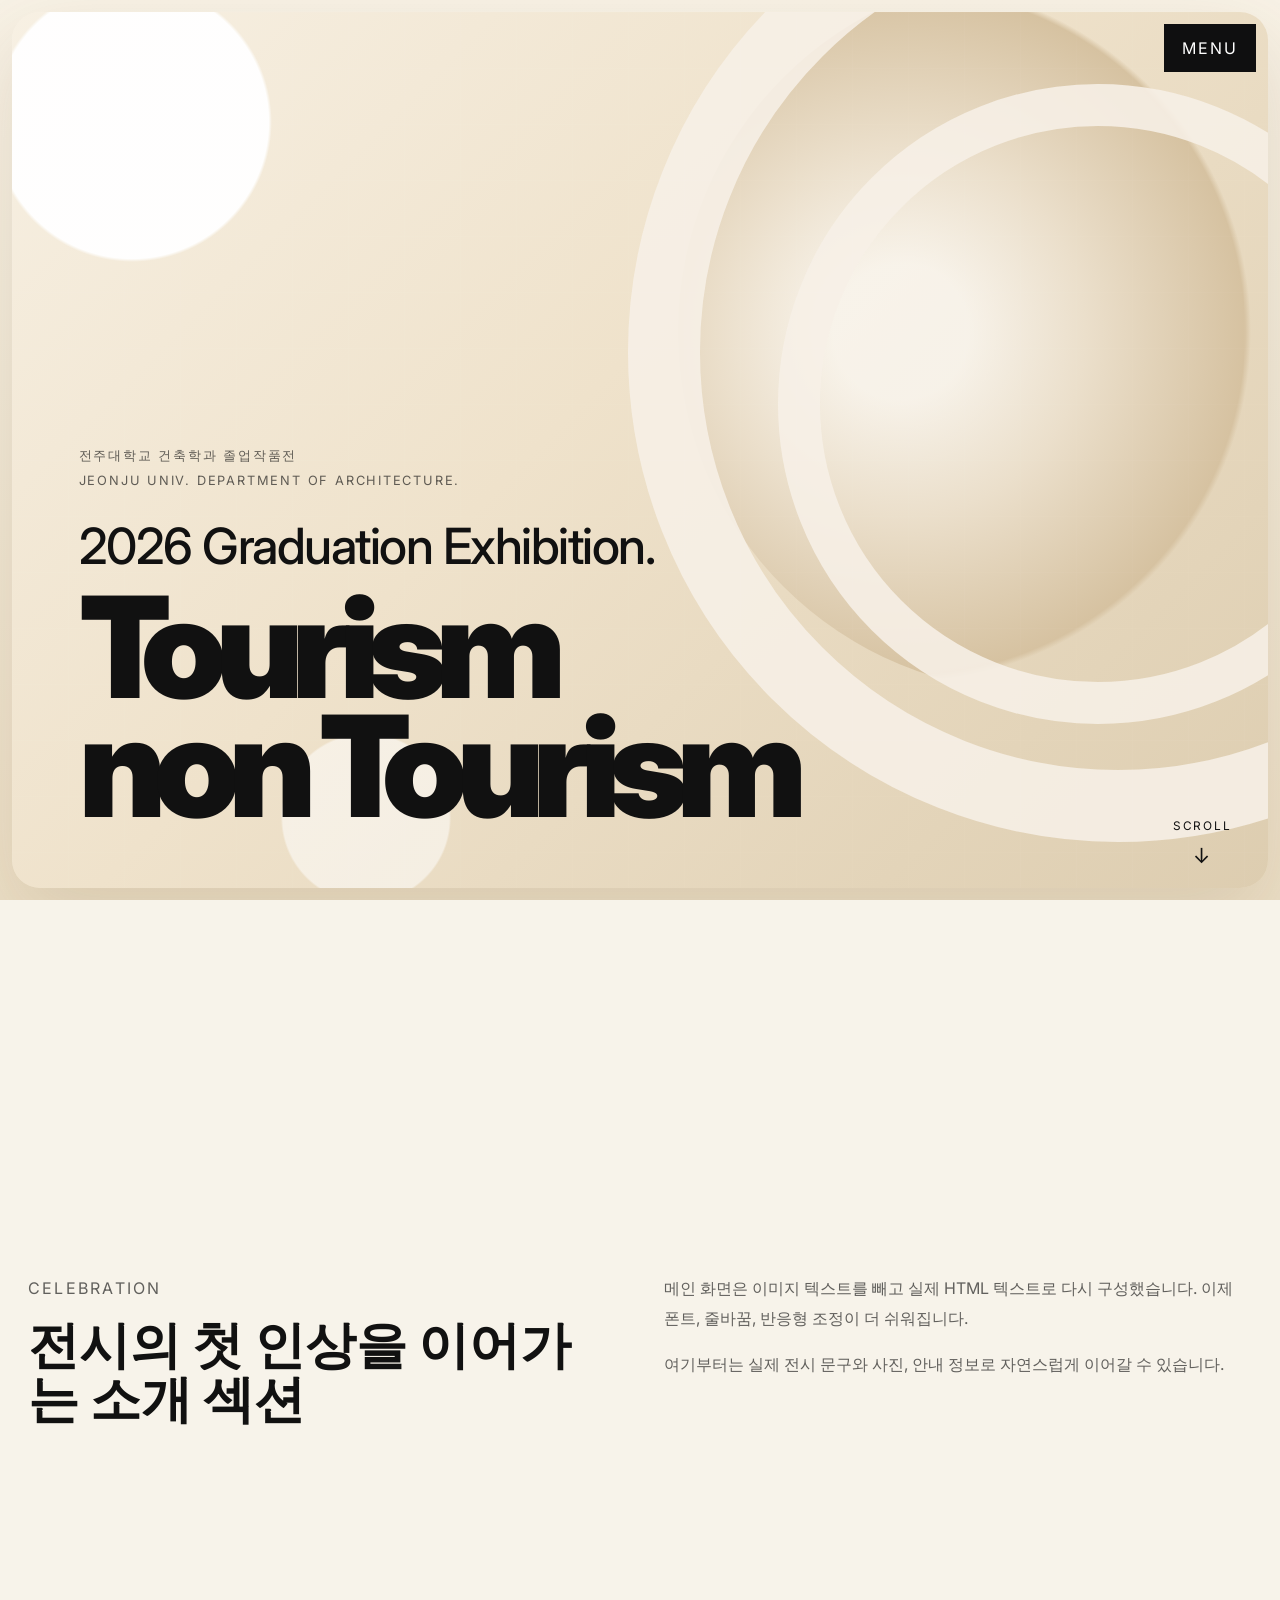
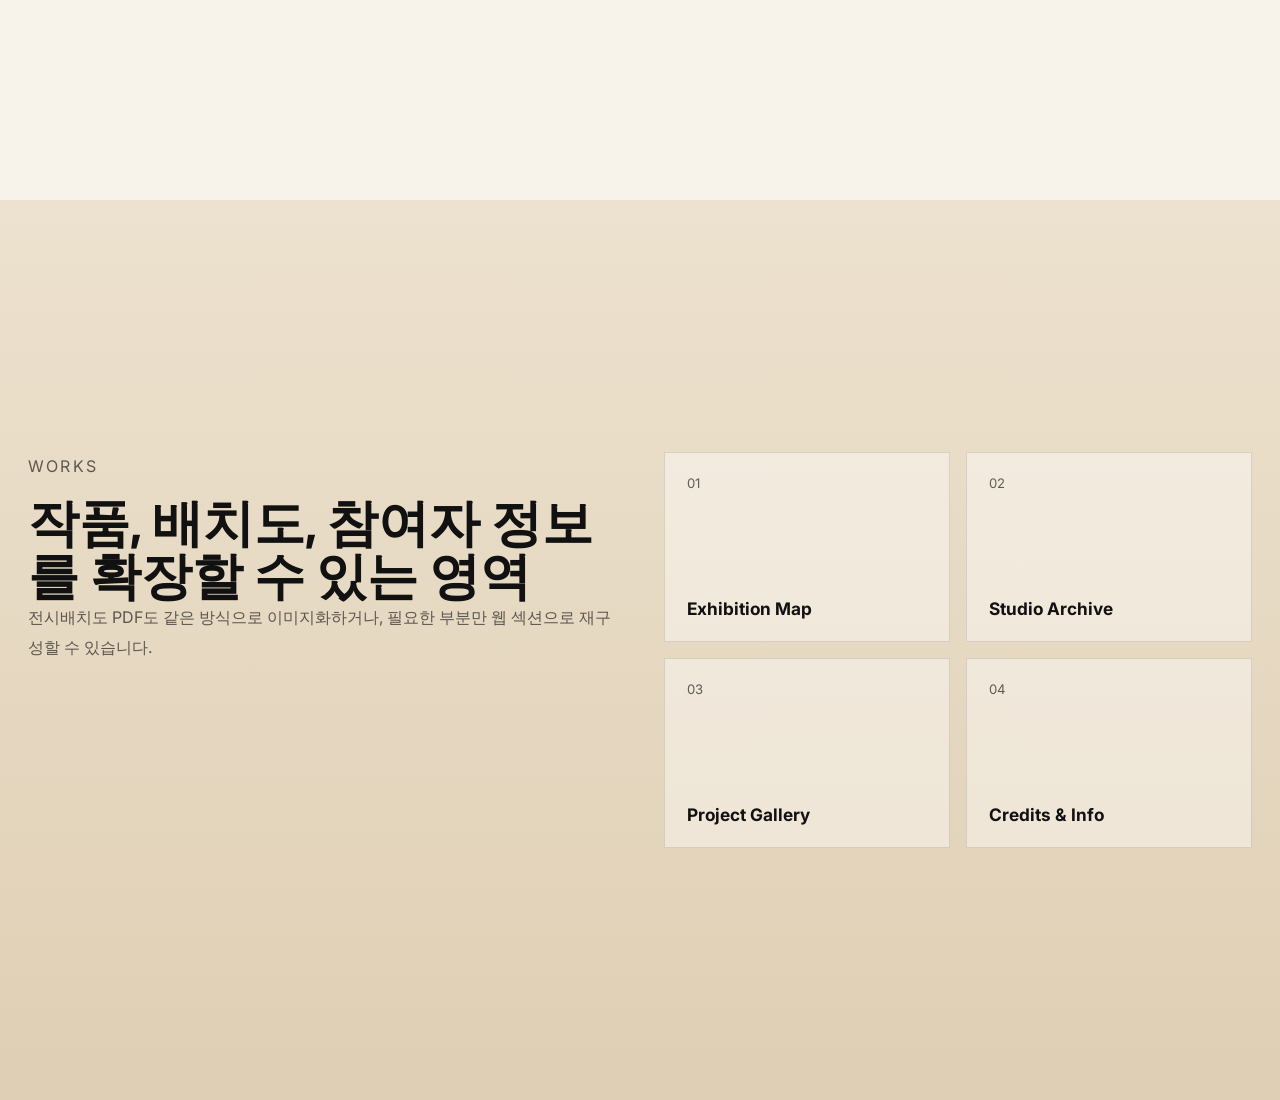
==== index.html @ 543023c1 "feat: rebuild home with live text and remove work section" ====
<!DOCTYPE html>
<html lang="ko">
<head>
  <meta charset="UTF-8" />
  <meta name="viewport" content="width=device-width, initial-scale=1.0" />
  <title>2026 Graduation Exhibition — Tourism non Tourism</title>
  <link rel="preconnect" href="https://fonts.googleapis.com" />
  <link rel="preconnect" href="https://fonts.gstatic.com" crossorigin />
  <link href="https://fonts.googleapis.com/css2?family=Inter:wght@400;500;600;700;800;900&display=swap" rel="stylesheet" />
  <link rel="stylesheet" href="styles.css" />
</head>
<body>
  <header class="floating-header">
    <button class="menu-toggle" type="button" aria-expanded="false" aria-controls="site-nav">MENU</button>
    <nav id="site-nav" class="side-nav" aria-label="주요 메뉴">
      <a href="#home">HOME</a>
      <a href="#celebration">CELEBRATION</a>
      <a href="#works">WORKS</a>
    </nav>
  </header>

  <main>
    <section id="home" class="panel home-panel">
      <div class="poster-wrap poster-composed">
        <div class="poster-bg" aria-hidden="true">
          <div class="cutout cutout-a"></div>
          <div class="cutout cutout-b"></div>
          <div class="circle-main"></div>
          <div class="circle-ring ring-a"></div>
          <div class="circle-ring ring-b"></div>
          <div class="grid-overlay"></div>
        </div>
        <div class="poster-text">
          <p class="poster-kor">전주대학교 건축학과 졸업작품전</p>
          <p class="poster-eng">Jeonju Univ. Department of Architecture.</p>
          <p class="poster-year">2026 Graduation Exhibition.</p>
          <h1>Tourism<br />non Tourism</h1>
        </div>
      </div>
      <a class="hero-scroll" href="#celebration" aria-label="다음 섹션으로 이동">
        <span>SCROLL</span>
        <span class="arrow">↓</span>
      </a>
    </section>

    <section id="celebration" class="panel panel-light">
      <div class="panel-inner two-column">
        <div>
          <p class="section-label">CELEBRATION</p>
          <h2>전시의 첫 인상을 이어가는 소개 섹션</h2>
        </div>
        <div>
          <p>메인 화면은 이미지 텍스트를 빼고 실제 HTML 텍스트로 다시 구성했습니다. 이제 폰트, 줄바꿈, 반응형 조정이 더 쉬워집니다.</p>
          <p>여기부터는 실제 전시 문구와 사진, 안내 정보로 자연스럽게 이어갈 수 있습니다.</p>
        </div>
      </div>
    </section>

    <section id="works" class="panel panel-works">
      <div class="panel-inner works-grid-wrap">
        <div>
          <p class="section-label">WORKS</p>
          <h2>작품, 배치도, 참여자 정보를 확장할 수 있는 영역</h2>
          <p>전시배치도 PDF도 같은 방식으로 이미지화하거나, 필요한 부분만 웹 섹션으로 재구성할 수 있습니다.</p>
        </div>
        <div class="works-grid">
          <div class="work-card"><span>01</span><strong>Exhibition Map</strong></div>
          <div class="work-card"><span>02</span><strong>Studio Archive</strong></div>
          <div class="work-card"><span>03</span><strong>Project Gallery</strong></div>
          <div class="work-card"><span>04</span><strong>Credits & Info</strong></div>
        </div>
      </div>
    </section>
  </main>

  <script>
    const menuToggle = document.querySelector('.menu-toggle');
    const sideNav = document.querySelector('.side-nav');
    const navLinks = document.querySelectorAll('.side-nav a');
    menuToggle.addEventListener('click', () => {
      const expanded = menuToggle.getAttribute('aria-expanded') === 'true';
      menuToggle.setAttribute('aria-expanded', String(!expanded));
      sideNav.classList.toggle('is-open');
    });
    navLinks.forEach((link) => {
      link.addEventListener('click', () => {
        sideNav.classList.remove('is-open');
        menuToggle.setAttribute('aria-expanded', 'false');
      });
    });
  </script>
</body>
</html>
---- styles.css ----
:root {
  --bg: #f2eadb;
  --paper: #f7f3ea;
  --ink: #111111;
  --muted: rgba(17,17,17,0.65);
  --line: rgba(17,17,17,0.12);
  --dark: #0b0b0d;
  --gold: #d6c2a1;
  --gold-soft: #ebdfcb;
}
* { box-sizing: border-box; }
html { scroll-behavior: smooth; scroll-snap-type: y mandatory; }
body {
  margin: 0;
  font-family: 'Inter', Pretendard, system-ui, sans-serif;
  color: var(--ink);
  background: var(--bg);
}
.panel { min-height: 100vh; scroll-snap-align: start; display: flex; align-items: center; position: relative; }
.panel-inner { width: 100%; max-width: 1440px; margin: 0 auto; padding: 72px 28px; }
.floating-header {
  position: fixed; top: 24px; right: 24px; z-index: 50; display: flex; flex-direction: column; align-items: flex-end; gap: 12px;
}
.menu-toggle {
  border: none; background: #0f0f10; color: #fff; padding: 14px 18px; font: inherit; letter-spacing: 0.12em; cursor: pointer;
}
.side-nav {
  display: flex; flex-direction: column; gap: 10px; background: rgba(15,15,16,0.97); padding: 18px; min-width: 190px;
  transform: translateY(-8px); opacity: 0; pointer-events: none; transition: 180ms ease;
}
.side-nav.is-open { transform: translateY(0); opacity: 1; pointer-events: auto; }
.side-nav a { color: #fff; text-decoration: none; letter-spacing: 0.08em; font-size: 0.95rem; }
.home-panel {
  justify-content: center;
  background: linear-gradient(180deg, #f8f2e6 0%, #ecdfc6 100%);
}
.poster-wrap {
  width: min(1500px, calc(100vw - 24px));
  height: calc(100vh - 24px);
  margin: 12px auto;
  border-radius: 28px;
  overflow: hidden;
  box-shadow: 0 30px 80px rgba(96, 71, 38, 0.14);
  position: relative;
}
.poster-composed {
  background: linear-gradient(135deg, #f7f0e3 0%, #efe2cb 45%, #ddcdb0 100%);
}
.poster-bg {
  position: absolute;
  inset: 0;
}
.cutout, .circle-main, .circle-ring {
  position: absolute;
  border-radius: 999px;
}
.cutout-a {
  width: 460px;
  height: 460px;
  left: -110px;
  top: -120px;
  background: radial-gradient(circle, rgba(255,255,255,0.96) 0 42%, rgba(255,255,255,0) 43%);
}
.cutout-b {
  width: 280px;
  height: 280px;
  left: 17%;
  bottom: -70px;
  background: radial-gradient(circle, rgba(255,255,255,0.52) 0 42%, rgba(255,255,255,0) 43%);
}
.circle-main {
  width: 720px;
  height: 720px;
  right: -130px;
  top: -40px;
  background: radial-gradient(circle at 31% 50%, rgba(255,255,255,0.62) 0 11%, var(--gold-soft) 30%, var(--gold) 56%, rgba(214,194,161,0) 57%);
}
.circle-ring {
  border: solid rgba(247, 241, 231, 0.88);
}
.ring-a {
  width: 980px;
  height: 980px;
  right: -340px;
  top: -150px;
  border-width: 72px;
}
.ring-b {
  width: 640px;
  height: 640px;
  right: -150px;
  top: 72px;
  border-width: 42px;
}
.grid-overlay {
  position: absolute;
  inset: 0;
  background-image:
    linear-gradient(rgba(255,255,255,0.14) 1px, transparent 1px),
    linear-gradient(90deg, rgba(255,255,255,0.14) 1px, transparent 1px);
  background-size: 56px 56px;
  opacity: 0.32;
  mix-blend-mode: soft-light;
}
.poster-text {
  position: absolute;
  left: 5.2vw;
  right: 5.2vw;
  bottom: 7vh;
  z-index: 2;
}
.poster-kor,
.poster-eng,
.section-label {
  margin: 0;
  text-transform: uppercase;
  letter-spacing: 0.14em;
  font-size: 0.8rem;
  color: var(--muted);
}
.poster-kor { margin-bottom: 8px; }
.poster-eng { margin-bottom: 28px; }
.poster-year {
  margin: 0 0 12px;
  font-size: clamp(1.8rem, 3.9vw, 4rem);
  font-weight: 500;
  letter-spacing: -0.03em;
}
h1, h2, h3, p { margin-top: 0; }
h1 {
  margin: 0;
  font-size: clamp(4.8rem, 11vw, 9.8rem);
  line-height: 0.84;
  letter-spacing: -0.08em;
  font-weight: 900;
}
.hero-scroll {
  position: absolute; right: 3rem; bottom: 2rem; z-index: 40; display: inline-flex; flex-direction: column; align-items: center;
  gap: 10px; color: #111; text-decoration: none; letter-spacing: 0.16em; font-size: 0.74rem;
}
.arrow { font-size: 1.3rem; }
.two-column, .works-grid-wrap { display: grid; grid-template-columns: 1fr 1fr; gap: 48px; }
h2 { font-size: clamp(2rem, 4vw, 3.4rem); line-height: 1.05; margin: 14px 0 0; }
.two-column p, .works-grid-wrap p { max-width: 760px; font-size: 1rem; line-height: 1.85; color: var(--muted); }
.panel-light { background: var(--paper); }
.panel-works { background: linear-gradient(180deg, #ede2cf 0%, #dfcfb4 100%); }
.works-grid { display: grid; grid-template-columns: repeat(2, minmax(0, 1fr)); gap: 16px; }
.work-card {
  min-height: 190px; padding: 22px; border: 1px solid var(--line); background: rgba(255,255,255,0.4); display: flex; flex-direction: column; justify-content: space-between;
}
.work-card span { color: var(--muted); font-size: 0.82rem; }
.work-card strong { font-size: 1.08rem; }
@media (max-width: 900px) {
  html { scroll-snap-type: y proximity; }
  .poster-wrap { width: calc(100% - 16px); height: calc(100vh - 16px); margin: 8px auto; border-radius: 20px; }
  .poster-text { left: 24px; right: 24px; bottom: 88px; }
  .hero-scroll { right: 24px; bottom: 24px; }
  .two-column, .works-grid-wrap, .works-grid { grid-template-columns: 1fr; }
  .floating-header { top: 16px; right: 16px; }
  .circle-main { width: 440px; height: 440px; right: -100px; top: 50px; }
  .ring-a { width: 660px; height: 660px; right: -290px; top: -20px; border-width: 52px; }
  .ring-b { width: 420px; height: 420px; right: -120px; top: 150px; border-width: 32px; }
  h1 { font-size: clamp(3.4rem, 16vw, 6rem); }
}
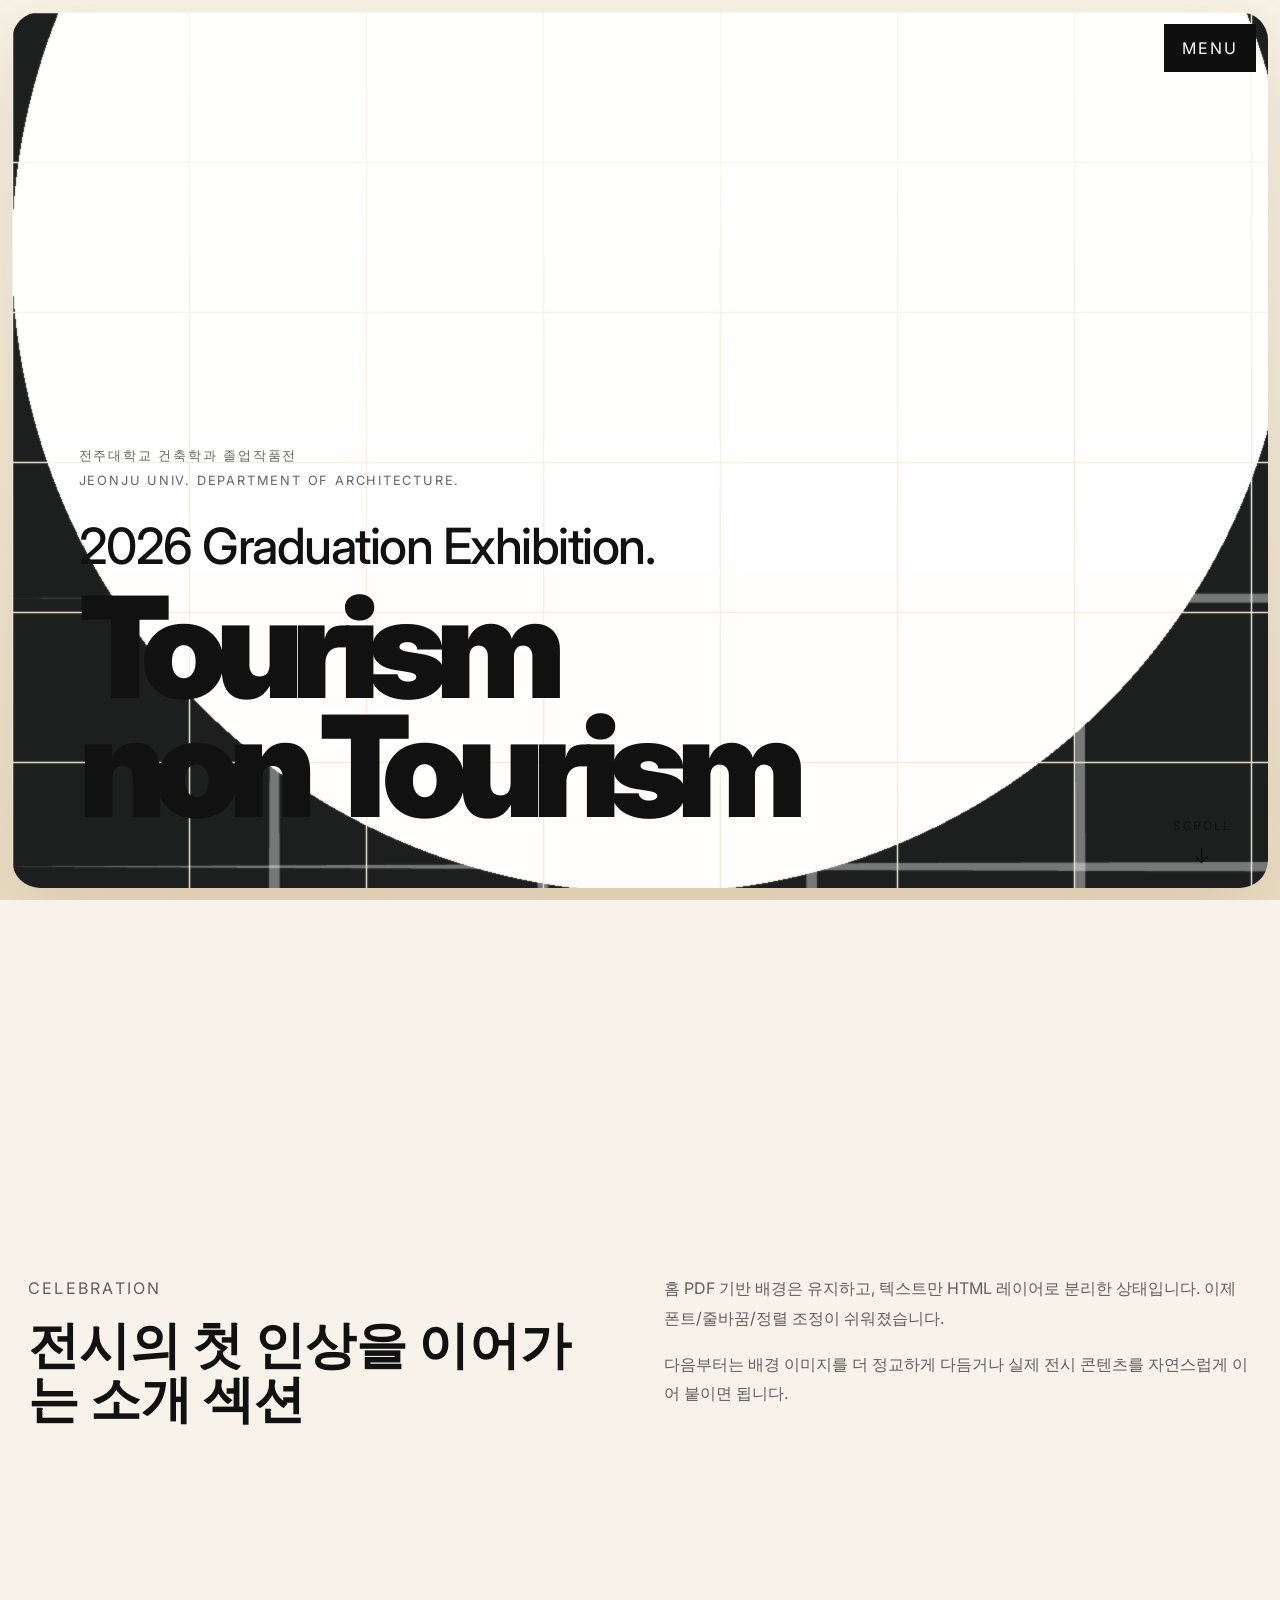
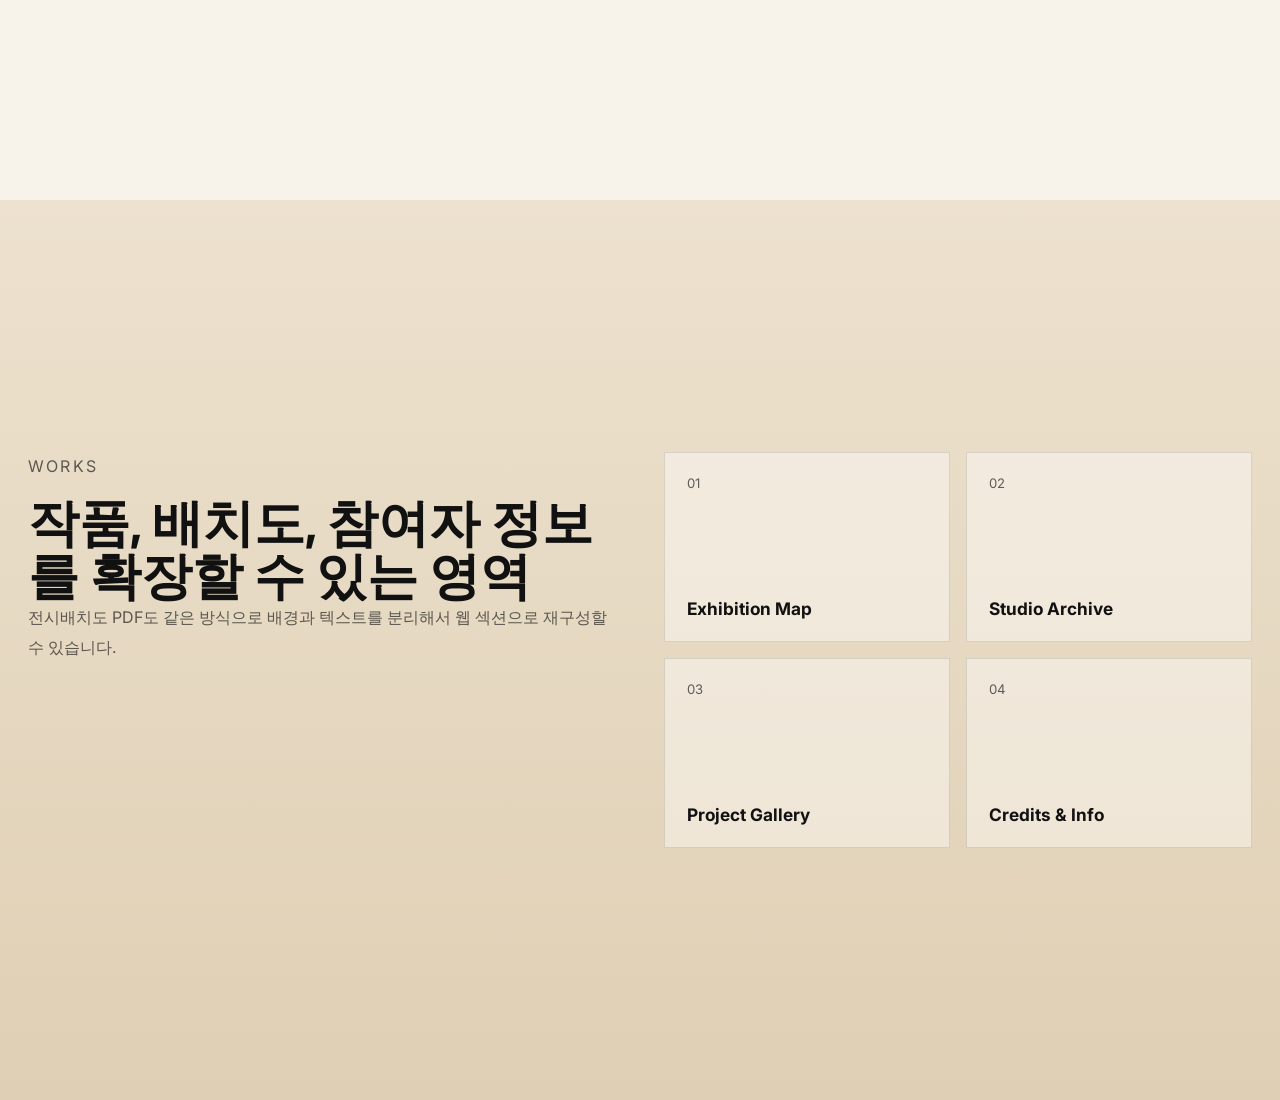
==== commit 83f7e251: "feat: separate home text from poster background" ====
--- a/index.html
+++ b/index.html
@@ -21,15 +21,8 @@
 
   <main>
     <section id="home" class="panel home-panel">
-      <div class="poster-wrap poster-composed">
-        <div class="poster-bg" aria-hidden="true">
-          <div class="cutout cutout-a"></div>
-          <div class="cutout cutout-b"></div>
-          <div class="circle-main"></div>
-          <div class="circle-ring ring-a"></div>
-          <div class="circle-ring ring-b"></div>
-          <div class="grid-overlay"></div>
-        </div>
+      <div class="poster-wrap">
+        <img src="assets/images/home-bg-clean.png" alt="" class="poster-image" aria-hidden="true" />
         <div class="poster-text">
           <p class="poster-kor">전주대학교 건축학과 졸업작품전</p>
           <p class="poster-eng">Jeonju Univ. Department of Architecture.</p>
@@ -50,8 +43,8 @@
           <h2>전시의 첫 인상을 이어가는 소개 섹션</h2>
         </div>
         <div>
-          <p>메인 화면은 이미지 텍스트를 빼고 실제 HTML 텍스트로 다시 구성했습니다. 이제 폰트, 줄바꿈, 반응형 조정이 더 쉬워집니다.</p>
-          <p>여기부터는 실제 전시 문구와 사진, 안내 정보로 자연스럽게 이어갈 수 있습니다.</p>
+          <p>홈 PDF 기반 배경은 유지하고, 텍스트만 HTML 레이어로 분리한 상태입니다. 이제 폰트/줄바꿈/정렬 조정이 쉬워졌습니다.</p>
+          <p>다음부터는 배경 이미지를 더 정교하게 다듬거나 실제 전시 콘텐츠를 자연스럽게 이어 붙이면 됩니다.</p>
         </div>
       </div>
     </section>
@@ -61,7 +54,7 @@
         <div>
           <p class="section-label">WORKS</p>
           <h2>작품, 배치도, 참여자 정보를 확장할 수 있는 영역</h2>
-          <p>전시배치도 PDF도 같은 방식으로 이미지화하거나, 필요한 부분만 웹 섹션으로 재구성할 수 있습니다.</p>
+          <p>전시배치도 PDF도 같은 방식으로 배경과 텍스트를 분리해서 웹 섹션으로 재구성할 수 있습니다.</p>
         </div>
         <div class="works-grid">
           <div class="work-card"><span>01</span><strong>Exhibition Map</strong></div>
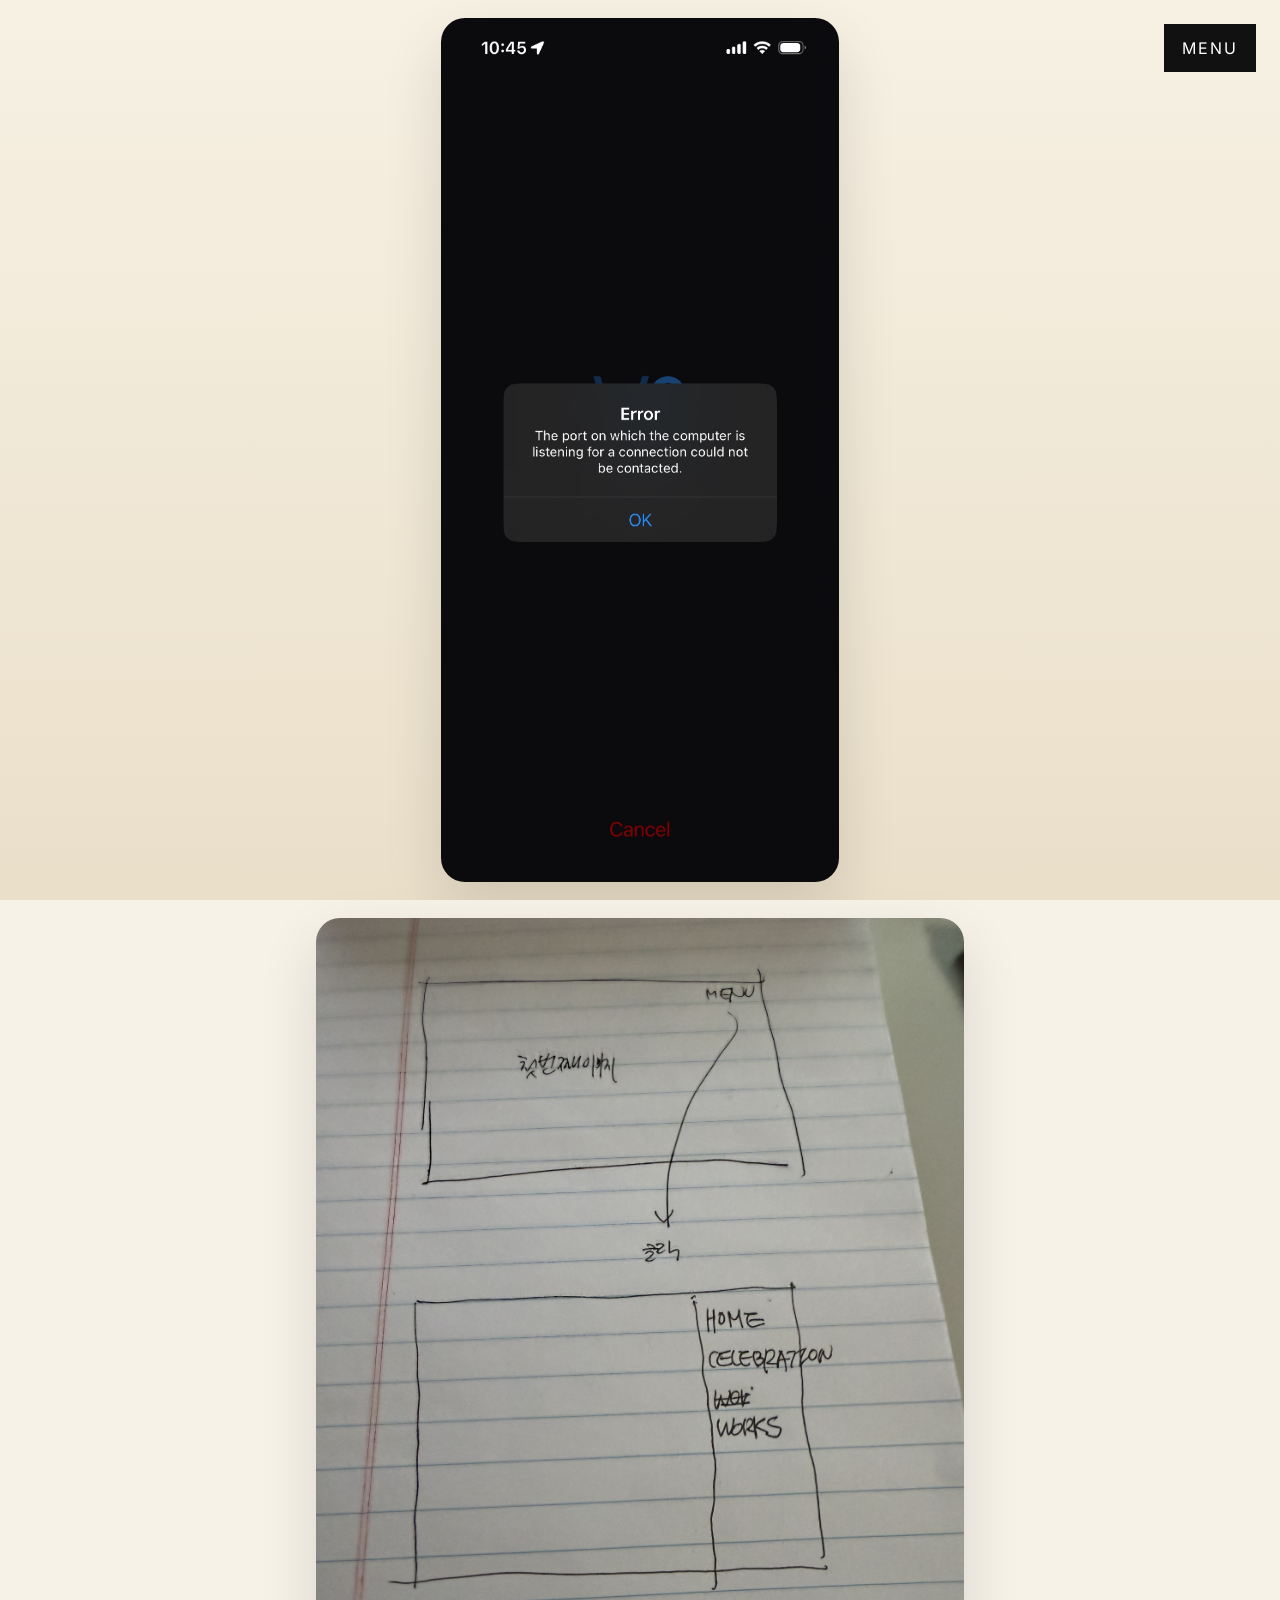
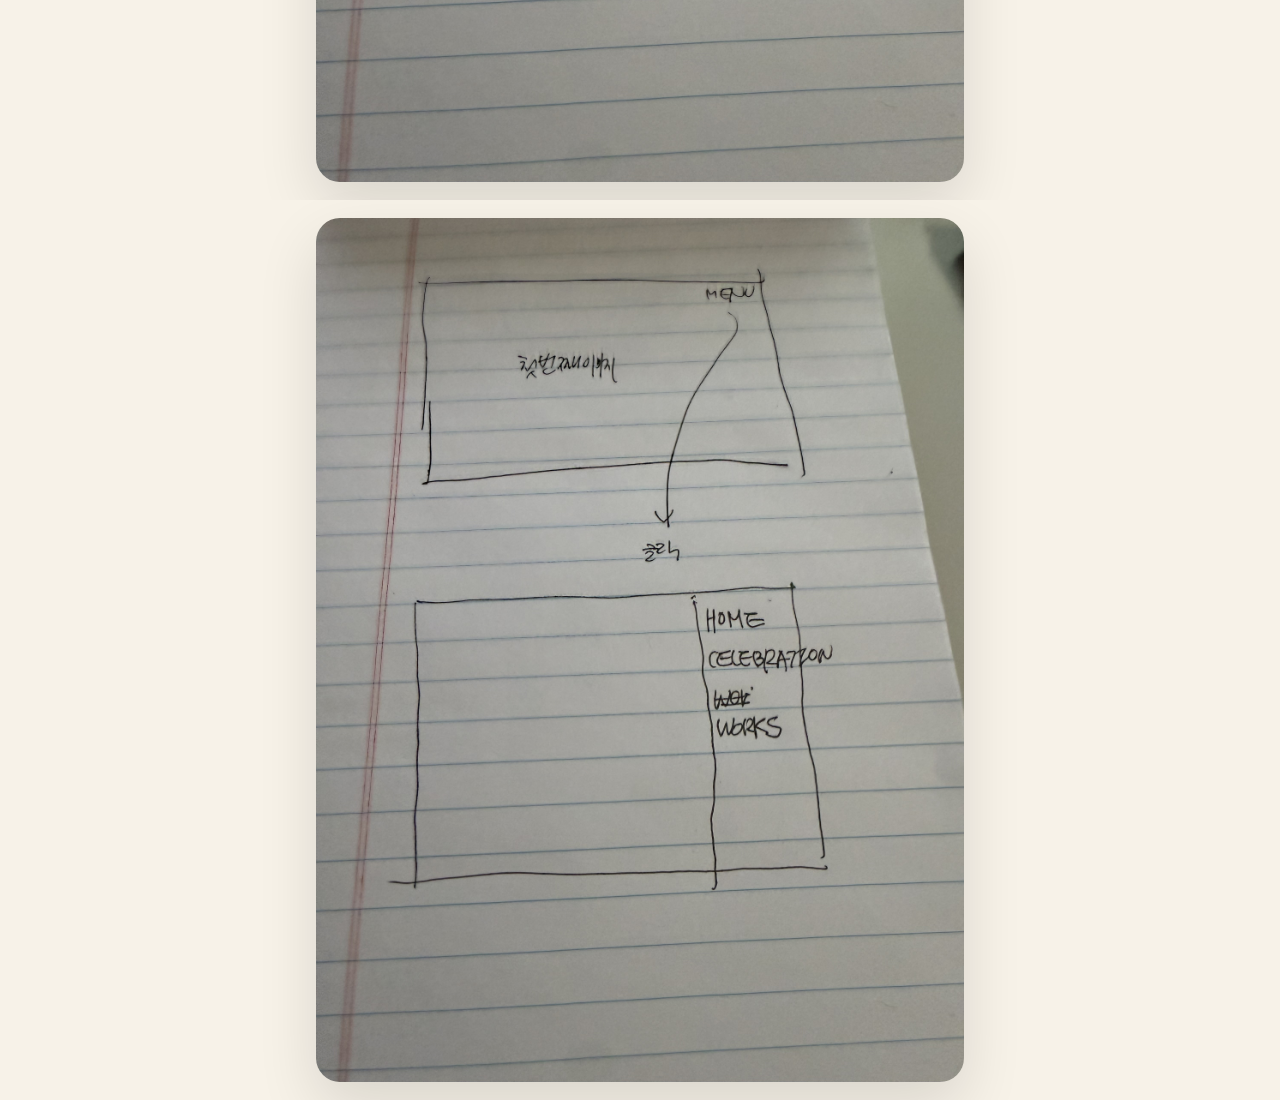
==== commit 66eb737c: "feat: switch landing to provided png and image sections" ====
--- a/index.html
+++ b/index.html
@@ -6,7 +6,7 @@
   <title>2026 Graduation Exhibition — Tourism non Tourism</title>
   <link rel="preconnect" href="https://fonts.googleapis.com" />
   <link rel="preconnect" href="https://fonts.gstatic.com" crossorigin />
-  <link href="https://fonts.googleapis.com/css2?family=Inter:wght@400;500;600;700;800;900&display=swap" rel="stylesheet" />
+  <link href="https://fonts.googleapis.com/css2?family=Inter:wght@500;600;700&display=swap" rel="stylesheet" />
   <link rel="stylesheet" href="styles.css" />
 </head>
 <body>
@@ -20,49 +20,14 @@
   </header>
 
   <main>
-    <section id="home" class="panel home-panel">
-      <div class="poster-wrap">
-        <img src="assets/images/home-bg-clean.png" alt="" class="poster-image" aria-hidden="true" />
-        <div class="poster-text">
-          <p class="poster-kor">전주대학교 건축학과 졸업작품전</p>
-          <p class="poster-eng">Jeonju Univ. Department of Architecture.</p>
-          <p class="poster-year">2026 Graduation Exhibition.</p>
-          <h1>Tourism<br />non Tourism</h1>
-        </div>
-      </div>
-      <a class="hero-scroll" href="#celebration" aria-label="다음 섹션으로 이동">
-        <span>SCROLL</span>
-        <span class="arrow">↓</span>
-      </a>
+    <section id="home" class="panel image-panel">
+      <img src="assets/source/section-01.png" alt="Home visual" class="panel-image contain" />
     </section>
-
-    <section id="celebration" class="panel panel-light">
-      <div class="panel-inner two-column">
-        <div>
-          <p class="section-label">CELEBRATION</p>
-          <h2>전시의 첫 인상을 이어가는 소개 섹션</h2>
-        </div>
-        <div>
-          <p>홈 PDF 기반 배경은 유지하고, 텍스트만 HTML 레이어로 분리한 상태입니다. 이제 폰트/줄바꿈/정렬 조정이 쉬워졌습니다.</p>
-          <p>다음부터는 배경 이미지를 더 정교하게 다듬거나 실제 전시 콘텐츠를 자연스럽게 이어 붙이면 됩니다.</p>
-        </div>
-      </div>
+    <section id="celebration" class="panel image-panel light-panel">
+      <img src="assets/source/section-02.jpg" alt="Celebration visual" class="panel-image contain" />
     </section>
-
-    <section id="works" class="panel panel-works">
-      <div class="panel-inner works-grid-wrap">
-        <div>
-          <p class="section-label">WORKS</p>
-          <h2>작품, 배치도, 참여자 정보를 확장할 수 있는 영역</h2>
-          <p>전시배치도 PDF도 같은 방식으로 배경과 텍스트를 분리해서 웹 섹션으로 재구성할 수 있습니다.</p>
-        </div>
-        <div class="works-grid">
-          <div class="work-card"><span>01</span><strong>Exhibition Map</strong></div>
-          <div class="work-card"><span>02</span><strong>Studio Archive</strong></div>
-          <div class="work-card"><span>03</span><strong>Project Gallery</strong></div>
-          <div class="work-card"><span>04</span><strong>Credits & Info</strong></div>
-        </div>
-      </div>
+    <section id="works" class="panel image-panel light-panel">
+      <img src="assets/source/section-03.jpg" alt="Works visual" class="panel-image contain" />
     </section>
   </main>
 
--- a/styles.css
+++ b/styles.css
@@ -1,164 +1,86 @@
 :root {
-  --bg: #f2eadb;
-  --paper: #f7f3ea;
-  --ink: #111111;
-  --muted: rgba(17,17,17,0.65);
-  --line: rgba(17,17,17,0.12);
-  --dark: #0b0b0d;
-  --gold: #d6c2a1;
-  --gold-soft: #ebdfcb;
+  --bg: #f5efdf;
 }
 * { box-sizing: border-box; }
 html { scroll-behavior: smooth; scroll-snap-type: y mandatory; }
 body {
   margin: 0;
   font-family: 'Inter', Pretendard, system-ui, sans-serif;
-  color: var(--ink);
   background: var(--bg);
 }
-.panel { min-height: 100vh; scroll-snap-align: start; display: flex; align-items: center; position: relative; }
-.panel-inner { width: 100%; max-width: 1440px; margin: 0 auto; padding: 72px 28px; }
+.panel {
+  min-height: 100vh;
+  scroll-snap-align: start;
+  display: flex;
+  align-items: center;
+  justify-content: center;
+  position: relative;
+  padding: 8px;
+}
+.image-panel {
+  background: linear-gradient(180deg, #f7f1e4 0%, #eadfc9 100%);
+}
+.light-panel {
+  background: #f7f2e8;
+}
+.panel-image {
+  display: block;
+  max-width: min(96vw, 1600px);
+  max-height: 96vh;
+  width: auto;
+  height: auto;
+  object-fit: contain;
+  border-radius: 24px;
+  box-shadow: 0 24px 60px rgba(0,0,0,0.12);
+}
 .floating-header {
-  position: fixed; top: 24px; right: 24px; z-index: 50; display: flex; flex-direction: column; align-items: flex-end; gap: 12px;
+  position: fixed;
+  top: 24px;
+  right: 24px;
+  z-index: 50;
+  display: flex;
+  flex-direction: column;
+  align-items: flex-end;
+  gap: 12px;
 }
 .menu-toggle {
-  border: none; background: #0f0f10; color: #fff; padding: 14px 18px; font: inherit; letter-spacing: 0.12em; cursor: pointer;
+  border: none;
+  background: #111;
+  color: #fff;
+  padding: 14px 18px;
+  font: inherit;
+  letter-spacing: 0.12em;
+  cursor: pointer;
 }
 .side-nav {
-  display: flex; flex-direction: column; gap: 10px; background: rgba(15,15,16,0.97); padding: 18px; min-width: 190px;
-  transform: translateY(-8px); opacity: 0; pointer-events: none; transition: 180ms ease;
+  display: flex;
+  flex-direction: column;
+  gap: 10px;
+  background: rgba(17,17,17,0.96);
+  padding: 18px;
+  min-width: 180px;
+  transform: translateY(-8px);
+  opacity: 0;
+  pointer-events: none;
+  transition: 180ms ease;
 }
-.side-nav.is-open { transform: translateY(0); opacity: 1; pointer-events: auto; }
-.side-nav a { color: #fff; text-decoration: none; letter-spacing: 0.08em; font-size: 0.95rem; }
-.home-panel {
-  justify-content: center;
-  background: linear-gradient(180deg, #f8f2e6 0%, #ecdfc6 100%);
+.side-nav.is-open {
+  transform: translateY(0);
+  opacity: 1;
+  pointer-events: auto;
 }
-.poster-wrap {
-  width: min(1500px, calc(100vw - 24px));
-  height: calc(100vh - 24px);
-  margin: 12px auto;
-  border-radius: 28px;
-  overflow: hidden;
-  box-shadow: 0 30px 80px rgba(96, 71, 38, 0.14);
-  position: relative;
+.side-nav a {
+  color: #fff;
+  text-decoration: none;
+  font-size: 0.95rem;
+  letter-spacing: 0.08em;
 }
-.poster-composed {
-  background: linear-gradient(135deg, #f7f0e3 0%, #efe2cb 45%, #ddcdb0 100%);
-}
-.poster-bg {
-  position: absolute;
-  inset: 0;
-}
-.cutout, .circle-main, .circle-ring {
-  position: absolute;
-  border-radius: 999px;
-}
-.cutout-a {
-  width: 460px;
-  height: 460px;
-  left: -110px;
-  top: -120px;
-  background: radial-gradient(circle, rgba(255,255,255,0.96) 0 42%, rgba(255,255,255,0) 43%);
-}
-.cutout-b {
-  width: 280px;
-  height: 280px;
-  left: 17%;
-  bottom: -70px;
-  background: radial-gradient(circle, rgba(255,255,255,0.52) 0 42%, rgba(255,255,255,0) 43%);
-}
-.circle-main {
-  width: 720px;
-  height: 720px;
-  right: -130px;
-  top: -40px;
-  background: radial-gradient(circle at 31% 50%, rgba(255,255,255,0.62) 0 11%, var(--gold-soft) 30%, var(--gold) 56%, rgba(214,194,161,0) 57%);
-}
-.circle-ring {
-  border: solid rgba(247, 241, 231, 0.88);
-}
-.ring-a {
-  width: 980px;
-  height: 980px;
-  right: -340px;
-  top: -150px;
-  border-width: 72px;
-}
-.ring-b {
-  width: 640px;
-  height: 640px;
-  right: -150px;
-  top: 72px;
-  border-width: 42px;
-}
-.grid-overlay {
-  position: absolute;
-  inset: 0;
-  background-image:
-    linear-gradient(rgba(255,255,255,0.14) 1px, transparent 1px),
-    linear-gradient(90deg, rgba(255,255,255,0.14) 1px, transparent 1px);
-  background-size: 56px 56px;
-  opacity: 0.32;
-  mix-blend-mode: soft-light;
-}
-.poster-text {
-  position: absolute;
-  left: 5.2vw;
-  right: 5.2vw;
-  bottom: 7vh;
-  z-index: 2;
-}
-.poster-kor,
-.poster-eng,
-.section-label {
-  margin: 0;
-  text-transform: uppercase;
-  letter-spacing: 0.14em;
-  font-size: 0.8rem;
-  color: var(--muted);
-}
-.poster-kor { margin-bottom: 8px; }
-.poster-eng { margin-bottom: 28px; }
-.poster-year {
-  margin: 0 0 12px;
-  font-size: clamp(1.8rem, 3.9vw, 4rem);
-  font-weight: 500;
-  letter-spacing: -0.03em;
-}
-h1, h2, h3, p { margin-top: 0; }
-h1 {
-  margin: 0;
-  font-size: clamp(4.8rem, 11vw, 9.8rem);
-  line-height: 0.84;
-  letter-spacing: -0.08em;
-  font-weight: 900;
-}
-.hero-scroll {
-  position: absolute; right: 3rem; bottom: 2rem; z-index: 40; display: inline-flex; flex-direction: column; align-items: center;
-  gap: 10px; color: #111; text-decoration: none; letter-spacing: 0.16em; font-size: 0.74rem;
-}
-.arrow { font-size: 1.3rem; }
-.two-column, .works-grid-wrap { display: grid; grid-template-columns: 1fr 1fr; gap: 48px; }
-h2 { font-size: clamp(2rem, 4vw, 3.4rem); line-height: 1.05; margin: 14px 0 0; }
-.two-column p, .works-grid-wrap p { max-width: 760px; font-size: 1rem; line-height: 1.85; color: var(--muted); }
-.panel-light { background: var(--paper); }
-.panel-works { background: linear-gradient(180deg, #ede2cf 0%, #dfcfb4 100%); }
-.works-grid { display: grid; grid-template-columns: repeat(2, minmax(0, 1fr)); gap: 16px; }
-.work-card {
-  min-height: 190px; padding: 22px; border: 1px solid var(--line); background: rgba(255,255,255,0.4); display: flex; flex-direction: column; justify-content: space-between;
-}
-.work-card span { color: var(--muted); font-size: 0.82rem; }
-.work-card strong { font-size: 1.08rem; }
 @media (max-width: 900px) {
   html { scroll-snap-type: y proximity; }
-  .poster-wrap { width: calc(100% - 16px); height: calc(100vh - 16px); margin: 8px auto; border-radius: 20px; }
-  .poster-text { left: 24px; right: 24px; bottom: 88px; }
-  .hero-scroll { right: 24px; bottom: 24px; }
-  .two-column, .works-grid-wrap, .works-grid { grid-template-columns: 1fr; }
   .floating-header { top: 16px; right: 16px; }
-  .circle-main { width: 440px; height: 440px; right: -100px; top: 50px; }
-  .ring-a { width: 660px; height: 660px; right: -290px; top: -20px; border-width: 52px; }
-  .ring-b { width: 420px; height: 420px; right: -120px; top: 150px; border-width: 32px; }
-  h1 { font-size: clamp(3.4rem, 16vw, 6rem); }
+  .panel-image {
+    max-width: 100%;
+    max-height: 100%;
+    border-radius: 16px;
+  }
 }
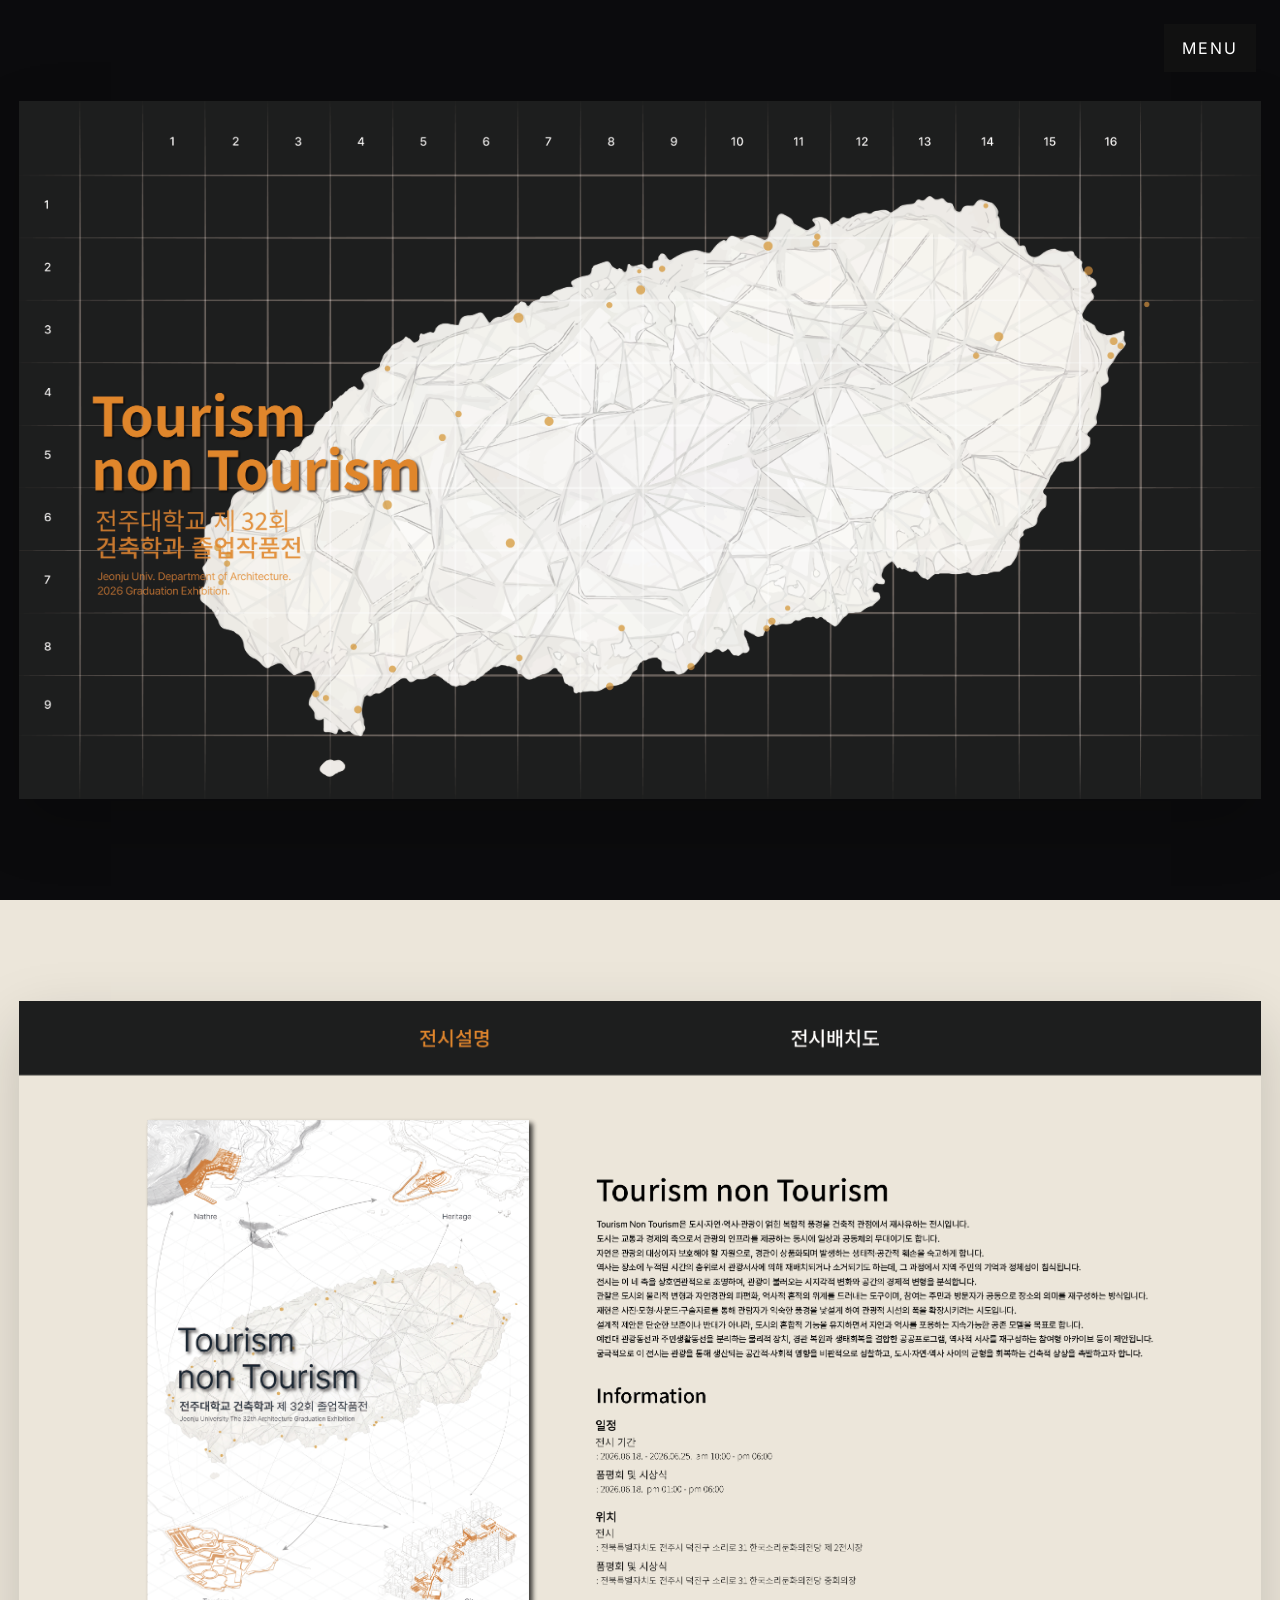
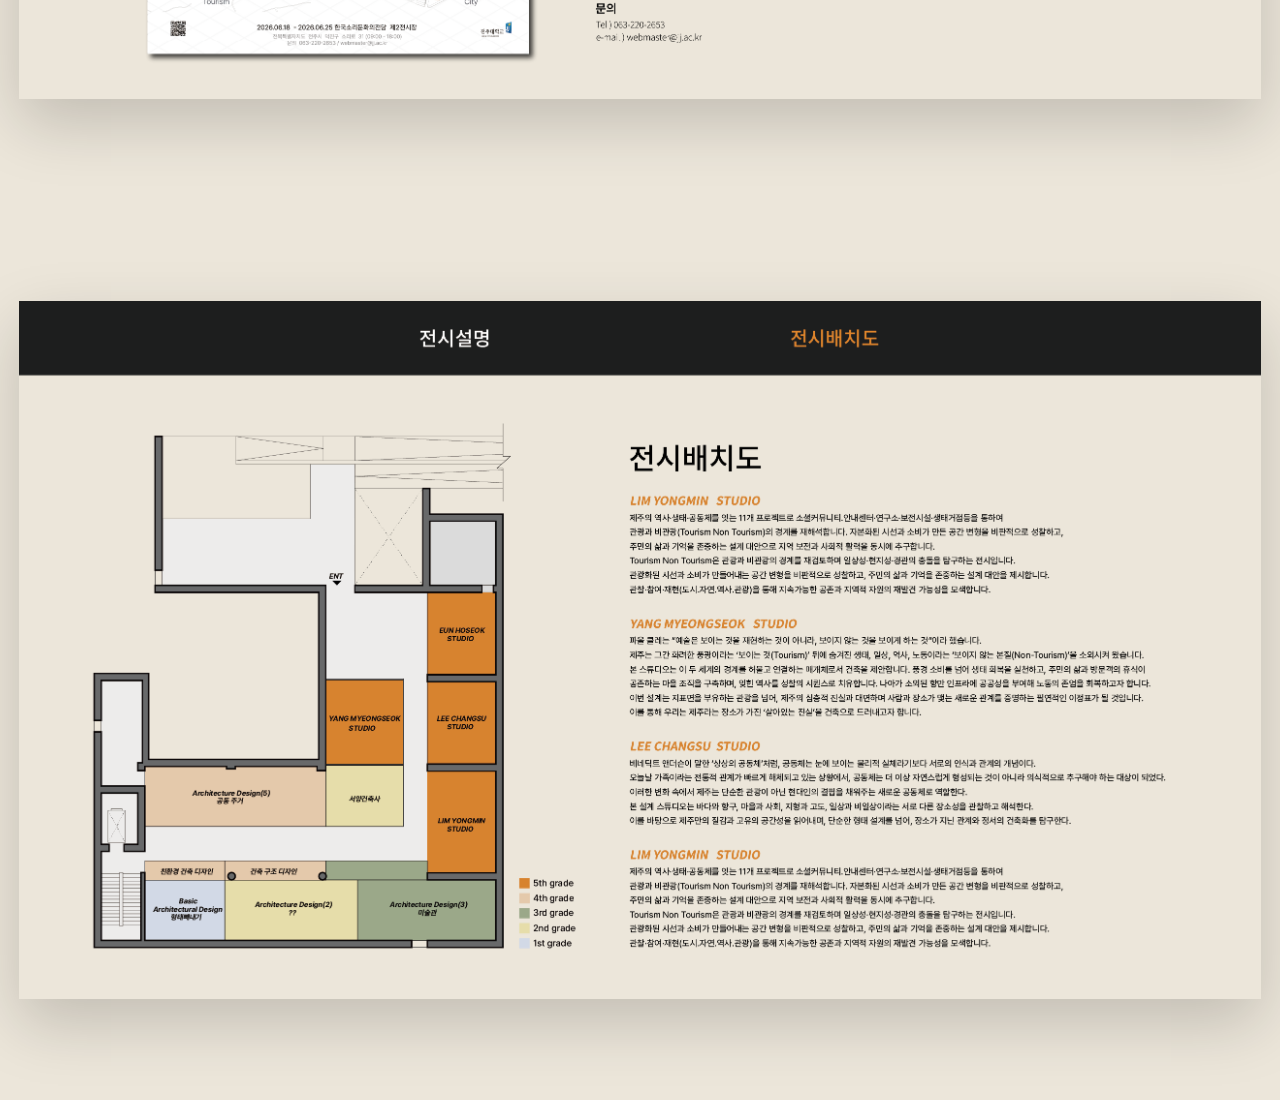
==== commit b8ce0a5d: "feat: swap in latest three provided poster images" ====
--- a/index.html
+++ b/index.html
@@ -20,14 +20,14 @@
   </header>
 
   <main>
-    <section id="home" class="panel image-panel">
-      <img src="assets/source/section-01.png" alt="Home visual" class="panel-image contain" />
+    <section id="home" class="panel image-panel dark-panel">
+      <img src="assets/source/section-01.png" alt="Home visual" class="panel-image" />
     </section>
-    <section id="celebration" class="panel image-panel light-panel">
-      <img src="assets/source/section-02.jpg" alt="Celebration visual" class="panel-image contain" />
+    <section id="celebration" class="panel image-panel neutral-panel">
+      <img src="assets/source/section-02.png" alt="Celebration visual" class="panel-image" />
     </section>
-    <section id="works" class="panel image-panel light-panel">
-      <img src="assets/source/section-03.jpg" alt="Works visual" class="panel-image contain" />
+    <section id="works" class="panel image-panel neutral-panel">
+      <img src="assets/source/section-03.png" alt="Works visual" class="panel-image" />
     </section>
   </main>
 
--- a/styles.css
+++ b/styles.css
@@ -1,13 +1,7 @@
-:root {
-  --bg: #f5efdf;
-}
+:root { --bg: #111; }
 * { box-sizing: border-box; }
 html { scroll-behavior: smooth; scroll-snap-type: y mandatory; }
-body {
-  margin: 0;
-  font-family: 'Inter', Pretendard, system-ui, sans-serif;
-  background: var(--bg);
-}
+body { margin: 0; font-family: 'Inter', Pretendard, system-ui, sans-serif; background: var(--bg); }
 .panel {
   min-height: 100vh;
   scroll-snap-align: start;
@@ -15,23 +9,19 @@
   align-items: center;
   justify-content: center;
   position: relative;
-  padding: 8px;
+  padding: 12px;
 }
-.image-panel {
-  background: linear-gradient(180deg, #f7f1e4 0%, #eadfc9 100%);
-}
-.light-panel {
-  background: #f7f2e8;
-}
+.image-panel { background: #111; }
+.dark-panel { background: #0b0b0d; }
+.neutral-panel { background: #ece6da; }
 .panel-image {
   display: block;
-  max-width: min(96vw, 1600px);
-  max-height: 96vh;
+  max-width: min(97vw, 1800px);
+  max-height: 97vh;
   width: auto;
   height: auto;
   object-fit: contain;
-  border-radius: 24px;
-  box-shadow: 0 24px 60px rgba(0,0,0,0.12);
+  box-shadow: 0 24px 60px rgba(0,0,0,0.18);
 }
 .floating-header {
   position: fixed;
@@ -64,23 +54,11 @@
   pointer-events: none;
   transition: 180ms ease;
 }
-.side-nav.is-open {
-  transform: translateY(0);
-  opacity: 1;
-  pointer-events: auto;
-}
-.side-nav a {
-  color: #fff;
-  text-decoration: none;
-  font-size: 0.95rem;
-  letter-spacing: 0.08em;
-}
+.side-nav.is-open { transform: translateY(0); opacity: 1; pointer-events: auto; }
+.side-nav a { color: #fff; text-decoration: none; font-size: 0.95rem; letter-spacing: 0.08em; }
 @media (max-width: 900px) {
   html { scroll-snap-type: y proximity; }
   .floating-header { top: 16px; right: 16px; }
-  .panel-image {
-    max-width: 100%;
-    max-height: 100%;
-    border-radius: 16px;
-  }
+  .panel { padding: 8px; }
+  .panel-image { max-width: 100%; max-height: 100%; }
 }
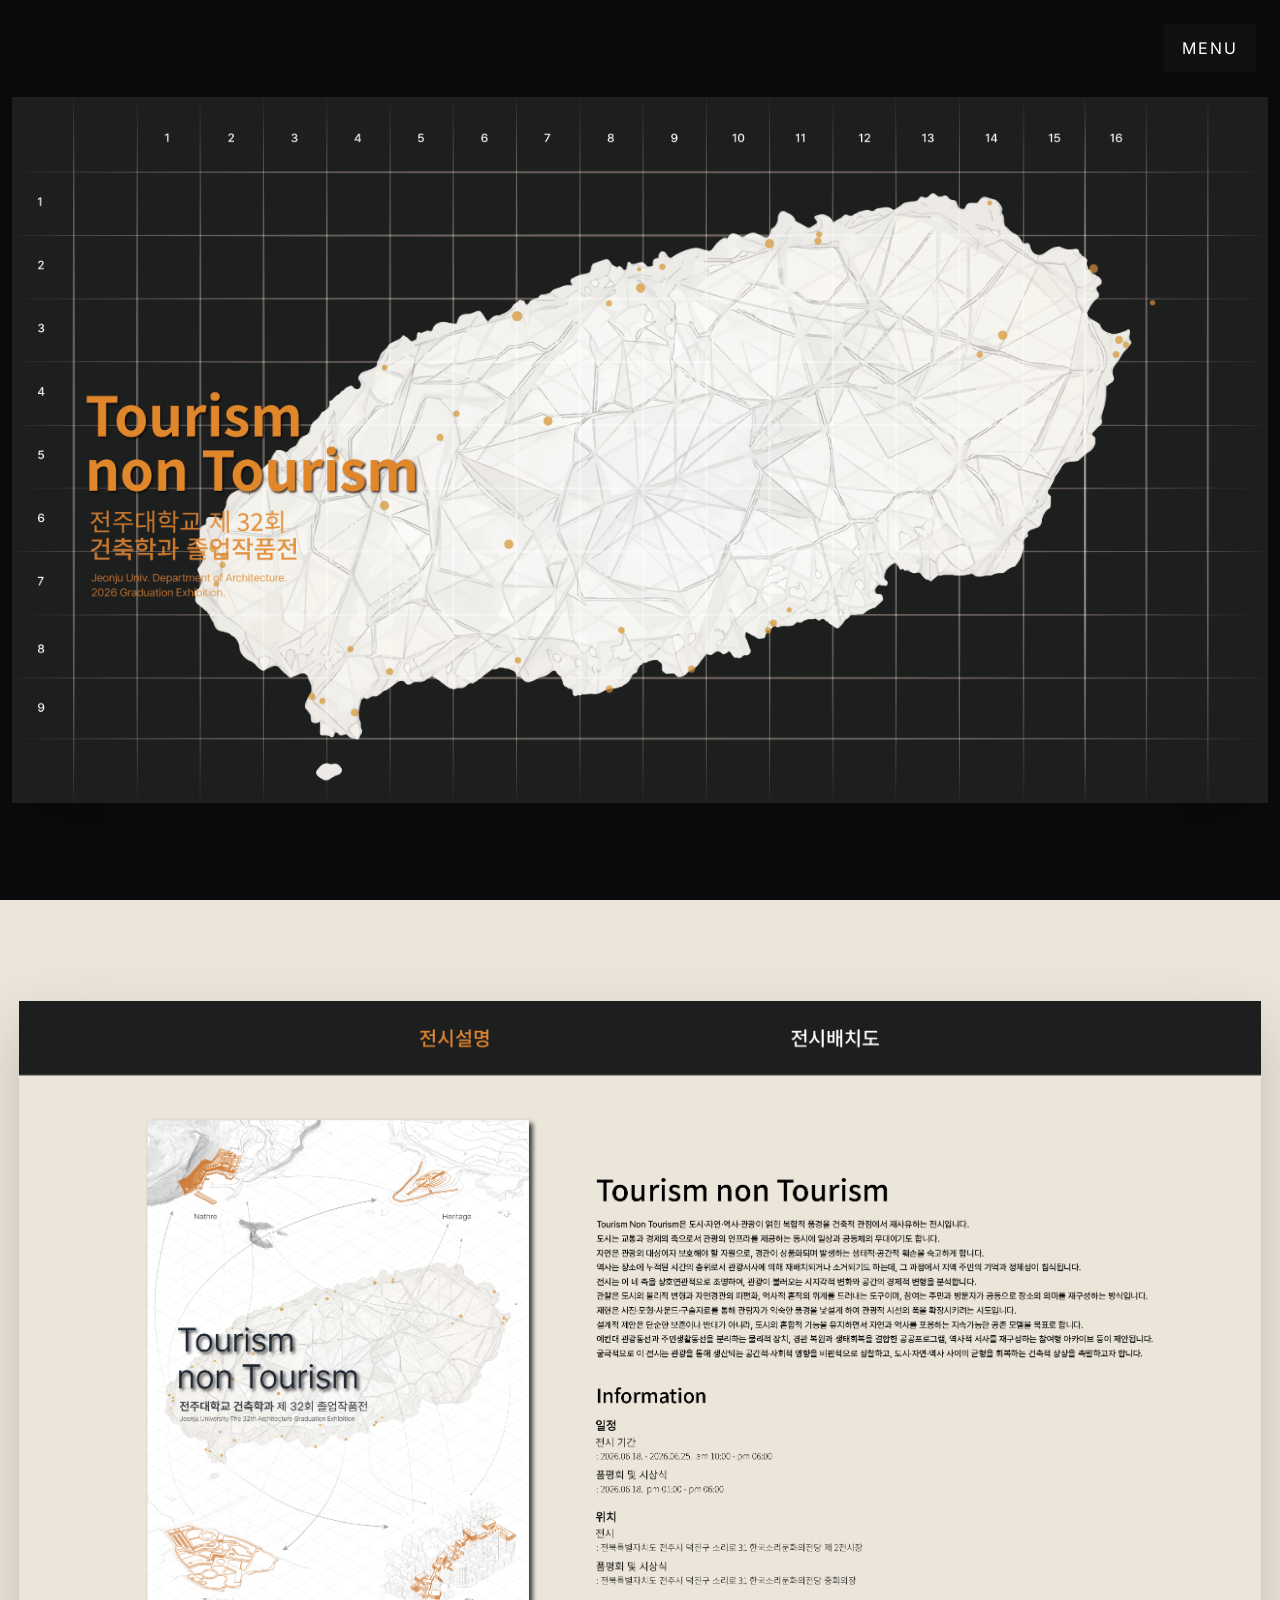
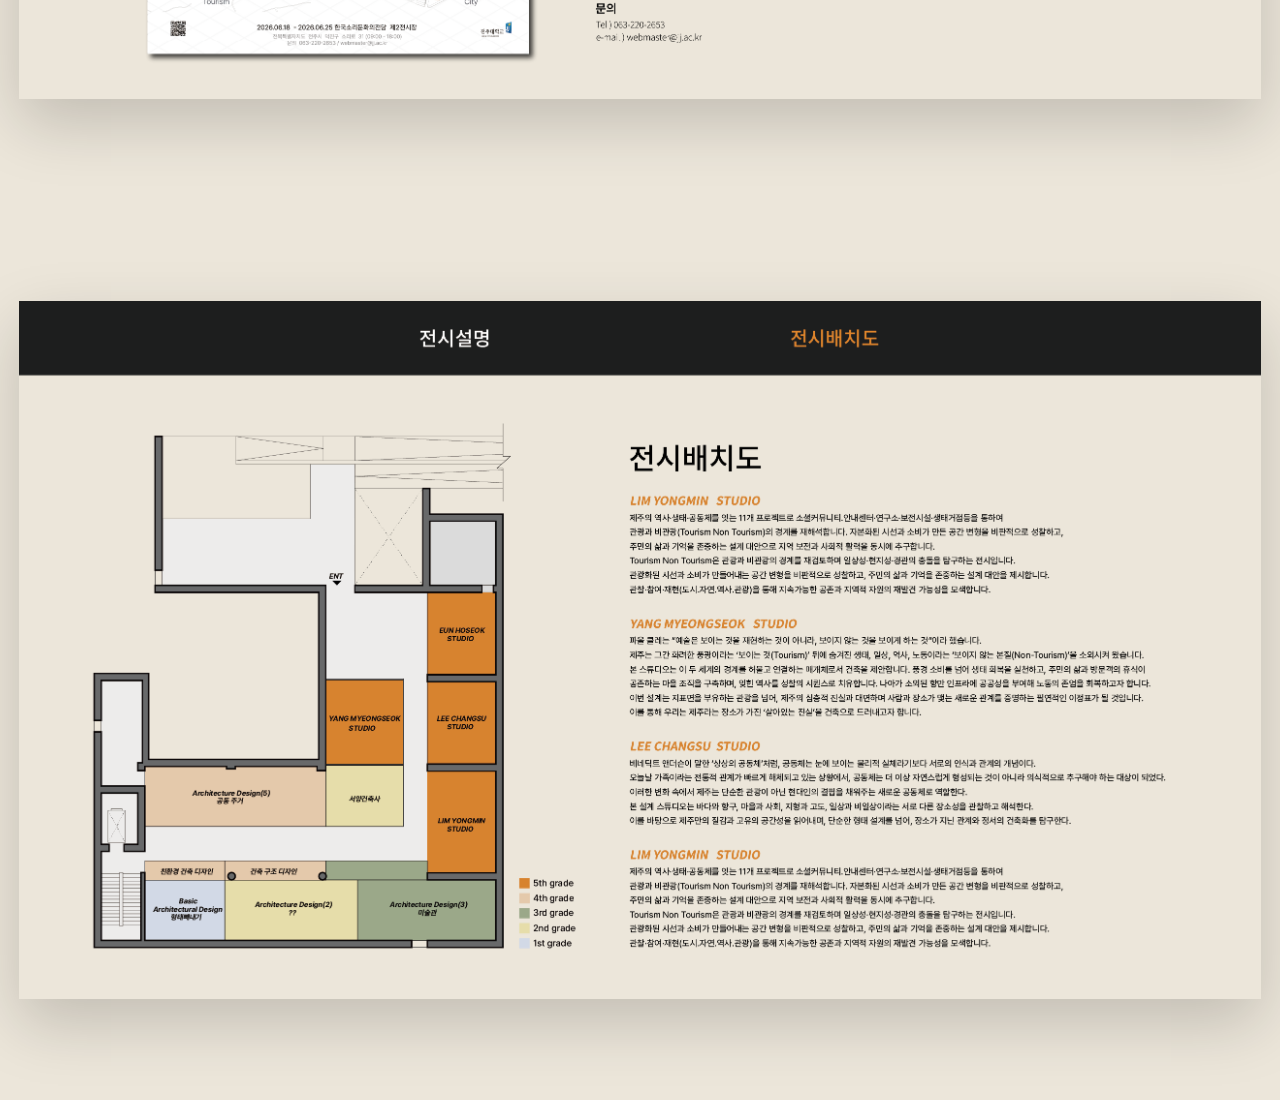
==== commit 500124c9: "feat: add transparent top buttons on section images and clean analysis files" ====
--- a/index.html
+++ b/index.html
@@ -23,11 +23,25 @@
     <section id="home" class="panel image-panel dark-panel">
       <img src="assets/source/section-01.png" alt="Home visual" class="panel-image" />
     </section>
-    <section id="celebration" class="panel image-panel neutral-panel">
-      <img src="assets/source/section-02.png" alt="Celebration visual" class="panel-image" />
+
+    <section id="celebration" class="panel image-panel neutral-panel overlay-section">
+      <div class="image-wrap">
+        <img src="assets/source/section-02.png" alt="Celebration visual" class="panel-image" />
+        <div class="top-overlay-buttons" aria-hidden="false">
+          <a href="#celebration" class="overlay-button" aria-label="두 번째 섹션으로 이동"></a>
+          <a href="#works" class="overlay-button" aria-label="세 번째 섹션으로 이동"></a>
+        </div>
+      </div>
     </section>
-    <section id="works" class="panel image-panel neutral-panel">
-      <img src="assets/source/section-03.png" alt="Works visual" class="panel-image" />
+
+    <section id="works" class="panel image-panel neutral-panel overlay-section">
+      <div class="image-wrap">
+        <img src="assets/source/section-03.png" alt="Works visual" class="panel-image" />
+        <div class="top-overlay-buttons" aria-hidden="false">
+          <a href="#celebration" class="overlay-button" aria-label="두 번째 섹션으로 이동"></a>
+          <a href="#works" class="overlay-button" aria-label="세 번째 섹션으로 이동"></a>
+        </div>
+      </div>
     </section>
   </main>
 
--- a/styles.css
+++ b/styles.css
@@ -14,14 +14,35 @@
 .image-panel { background: #111; }
 .dark-panel { background: #0b0b0d; }
 .neutral-panel { background: #ece6da; }
+.image-wrap {
+  position: relative;
+  display: inline-block;
+  max-width: min(97vw, 1800px);
+  max-height: 97vh;
+}
 .panel-image {
   display: block;
-  max-width: min(97vw, 1800px);
+  max-width: 100%;
   max-height: 97vh;
   width: auto;
   height: auto;
   object-fit: contain;
   box-shadow: 0 24px 60px rgba(0,0,0,0.18);
+}
+.top-overlay-buttons {
+  position: absolute;
+  top: 0;
+  left: 0;
+  width: 100%;
+  height: 10%;
+  display: flex;
+  z-index: 5;
+}
+.overlay-button {
+  display: block;
+  width: 50%;
+  height: 100%;
+  background: transparent;
 }
 .floating-header {
   position: fixed;
@@ -60,5 +81,6 @@
   html { scroll-snap-type: y proximity; }
   .floating-header { top: 16px; right: 16px; }
   .panel { padding: 8px; }
+  .image-wrap,
   .panel-image { max-width: 100%; max-height: 100%; }
 }
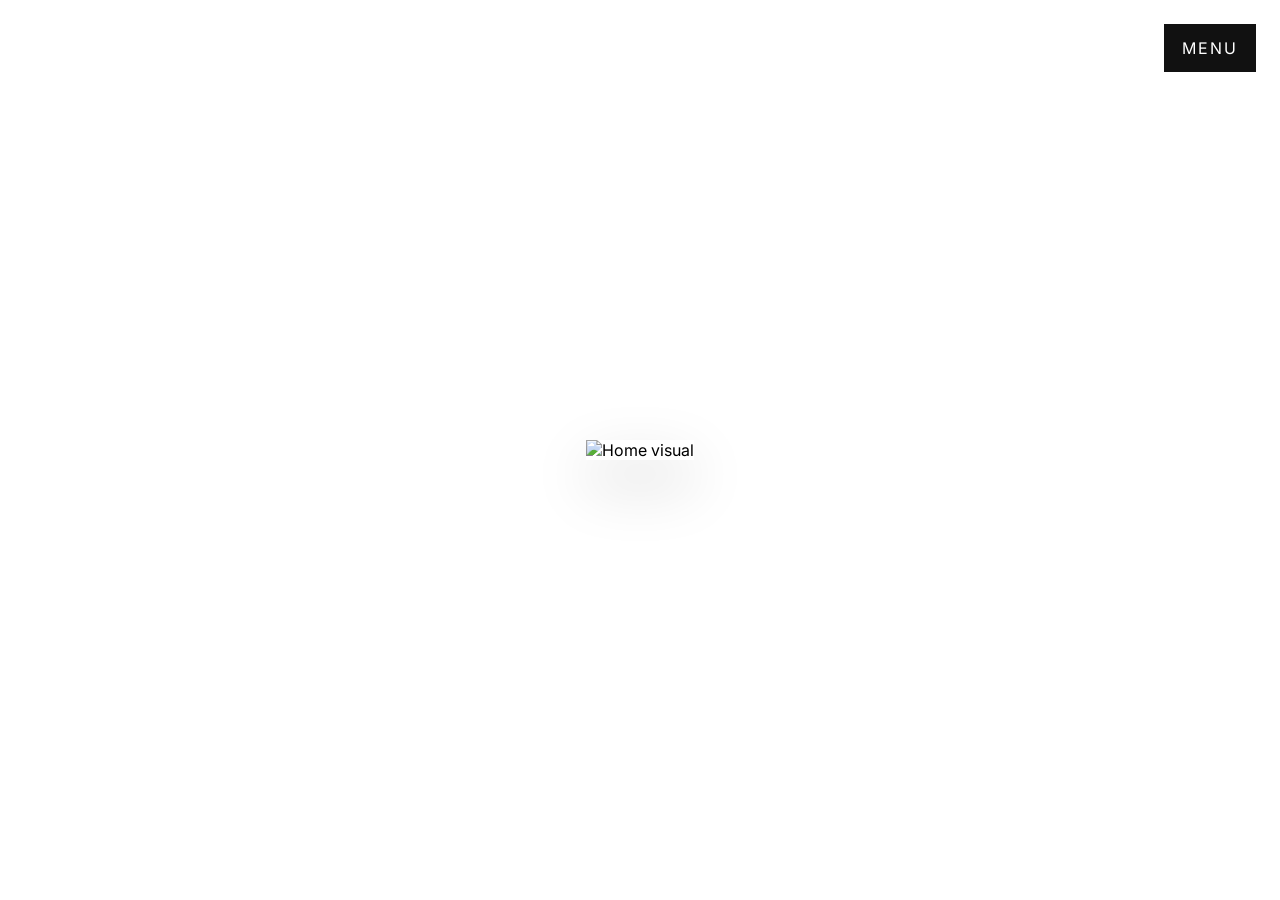
==== commit b24ad2f9: "fix: remove dark panel classes from home section Co-Authored-By: Claude Sonnet 4.6 <noreply@anthropi" ====
--- a/index.html
+++ b/index.html
@@ -13,53 +13,27 @@
   <header class="floating-header">
     <button class="menu-toggle" type="button" aria-expanded="false" aria-controls="site-nav">MENU</button>
     <nav id="site-nav" class="side-nav" aria-label="주요 메뉴">
-      <a href="#home">HOME</a>
-      <a href="#celebration">CELEBRATION</a>
-      <a href="#works">WORKS</a>
+      <a href="index.html">HOME</a>
+      <a href="celebration.html">CELEBRATION</a>
+      <a href="works.html">WORKS</a>
     </nav>
   </header>
 
   <main>
-    <section id="home" class="panel image-panel dark-panel">
-      <img src="assets/source/section-01.png" alt="Home visual" class="panel-image" />
-    </section>
-
-    <section id="celebration" class="panel image-panel neutral-panel overlay-section">
-      <div class="image-wrap">
-        <img src="assets/source/section-02.png" alt="Celebration visual" class="panel-image" />
-        <div class="top-overlay-buttons" aria-hidden="false">
-          <a href="#celebration" class="overlay-button" aria-label="두 번째 섹션으로 이동"></a>
-          <a href="#works" class="overlay-button" aria-label="세 번째 섹션으로 이동"></a>
-        </div>
-      </div>
-    </section>
-
-    <section id="works" class="panel image-panel neutral-panel overlay-section">
-      <div class="image-wrap">
-        <img src="assets/source/section-03.png" alt="Works visual" class="panel-image" />
-        <div class="top-overlay-buttons" aria-hidden="false">
-          <a href="#celebration" class="overlay-button" aria-label="두 번째 섹션으로 이동"></a>
-          <a href="#works" class="overlay-button" aria-label="세 번째 섹션으로 이동"></a>
-        </div>
-      </div>
+    <section class="panel">
+      <img src="assets/source/home.jpg" alt="Home visual" class="panel-image" />
     </section>
   </main>
 
   <script>
     const menuToggle = document.querySelector('.menu-toggle');
     const sideNav = document.querySelector('.side-nav');
-    const navLinks = document.querySelectorAll('.side-nav a');
     menuToggle.addEventListener('click', () => {
       const expanded = menuToggle.getAttribute('aria-expanded') === 'true';
       menuToggle.setAttribute('aria-expanded', String(!expanded));
       sideNav.classList.toggle('is-open');
     });
-    navLinks.forEach((link) => {
-      link.addEventListener('click', () => {
-        sideNav.classList.remove('is-open');
-        menuToggle.setAttribute('aria-expanded', 'false');
-      });
-    });
   </script>
+  <script src="fullscroll.js"></script>
 </body>
 </html>
--- a/styles.css
+++ b/styles.css
@@ -1,19 +1,49 @@
 :root { --bg: #111; }
 * { box-sizing: border-box; }
-html { scroll-behavior: smooth; scroll-snap-type: y mandatory; }
-body { margin: 0; font-family: 'Inter', Pretendard, system-ui, sans-serif; background: var(--bg); }
+html, body { margin: 0; width: 100%; height: 100%; overflow: hidden; background: #fff; }
+body { font-family: 'Inter', Pretendard, system-ui, sans-serif; }
 .panel {
-  min-height: 100vh;
-  scroll-snap-align: start;
+  height: 100vh;
   display: flex;
   align-items: center;
   justify-content: center;
   position: relative;
   padding: 12px;
+  background: #fff;
 }
 .image-panel { background: #111; }
 .dark-panel { background: #0b0b0d; }
-.neutral-panel { background: #ece6da; }
+.neutral-panel { background: #fff; }
+.white-panel { background: #fff; }
+.cover-panel { padding: 0; }
+.v-scroll-wrap { display: flex; flex-direction: column; will-change: transform; transition: transform 0.3s cubic-bezier(0.4, 0, 0.2, 1); }
+.v-scroll-wrap .panel { flex-shrink: 0; }
+.works-page main { overflow: hidden; width: 100vw; height: 100vh; }
+.h-scroll-wrap { display: flex; flex-direction: row; will-change: transform; transition: transform 0.3s cubic-bezier(0.4, 0, 0.2, 1); }
+.h-scroll-wrap .panel { width: 100vw; flex-shrink: 0; }
+.nav-arrow {
+  position: fixed;
+  top: calc(50vh - 36px);
+  width: 72px;
+  height: 72px;
+  border-radius: 50%;
+  background: #fff;
+  box-shadow: 0 2px 20px rgba(0,0,0,0.3);
+  border: 1px solid rgba(0,0,0,0.12);
+  color: #111;
+  font-size: 1.8rem;
+  cursor: pointer;
+  z-index: 50;
+  display: flex;
+  align-items: center;
+  justify-content: center;
+  transition: opacity 0.2s;
+}
+.nav-arrow:disabled { opacity: 0; pointer-events: none; }
+.nav-prev { left: 24px; }
+.nav-next { right: 24px; }
+.cover-panel .image-wrap { width: 100%; height: 100%; max-width: none; max-height: none; display: block; }
+.cover-panel .panel-image { width: 100%; height: 100%; max-width: none; max-height: none; object-fit: cover; box-shadow: none; }
 .image-wrap {
   position: relative;
   display: inline-block;
@@ -78,7 +108,6 @@
 .side-nav.is-open { transform: translateY(0); opacity: 1; pointer-events: auto; }
 .side-nav a { color: #fff; text-decoration: none; font-size: 0.95rem; letter-spacing: 0.08em; }
 @media (max-width: 900px) {
-  html { scroll-snap-type: y proximity; }
   .floating-header { top: 16px; right: 16px; }
   .panel { padding: 8px; }
   .image-wrap,
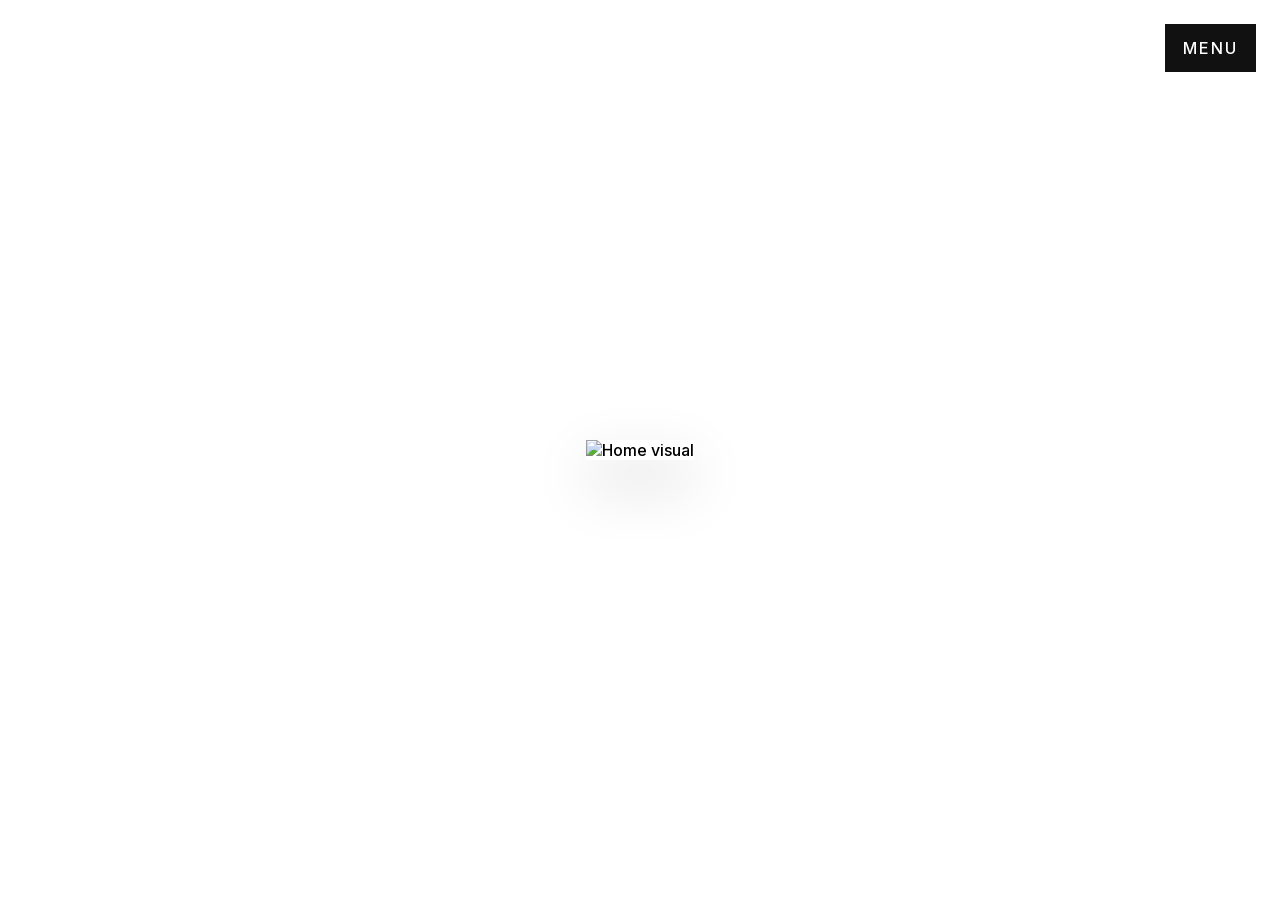
==== commit 08c6854f: "feat: bundle Inter font locally, remove Google Fonts dependency Co-Authored-By: Claude Sonnet 4.6 <n" ====
--- a/index.html
+++ b/index.html
@@ -4,10 +4,7 @@
   <meta charset="UTF-8" />
   <meta name="viewport" content="width=device-width, initial-scale=1.0" />
   <title>2026 Graduation Exhibition — Tourism non Tourism</title>
-  <link rel="preconnect" href="https://fonts.googleapis.com" />
-  <link rel="preconnect" href="https://fonts.gstatic.com" crossorigin />
-  <link href="https://fonts.googleapis.com/css2?family=Inter:wght@500;600;700&display=swap" rel="stylesheet" />
-  <link rel="stylesheet" href="styles.css" />
+<link rel="stylesheet" href="styles.css" />
 </head>
 <body>
   <header class="floating-header">
@@ -16,6 +13,12 @@
       <a href="index.html">HOME</a>
       <a href="celebration.html">CELEBRATION</a>
       <a href="works.html">WORKS</a>
+      <div class="sub-links">
+        <a href="works.html#page-4">LIM YONGMIN</a>
+        <a href="works.html#page-43">YANG MYOUNGSEOK</a>
+        <a href="works.html#page-71">LEE CHANGSOO</a>
+        <a href="works.html#page-112">EUN HOSEOK</a>
+      </div>
     </nav>
   </header>
 
--- a/styles.css
+++ b/styles.css
@@ -1,3 +1,19 @@
+@font-face {
+  font-family: 'Inter';
+  font-style: normal;
+  font-weight: 500 700;
+  font-display: swap;
+  src: url('assets/fonts/inter-latin-ext.woff2') format('woff2');
+  unicode-range: U+0100-02BA, U+02BD-02C5, U+02C7-02CC, U+02CE-02D7, U+02DD-02FF, U+0304, U+0308, U+0329, U+1D00-1DBF, U+1E00-1E9F, U+1EF2-1EFF, U+2020, U+20A0-20AB, U+20AD-20C0, U+2113, U+2C60-2C7F, U+A720-A7FF;
+}
+@font-face {
+  font-family: 'Inter';
+  font-style: normal;
+  font-weight: 500 700;
+  font-display: swap;
+  src: url('assets/fonts/inter-latin.woff2') format('woff2');
+  unicode-range: U+0000-00FF, U+0131, U+0152-0153, U+02BB-02BC, U+02C6, U+02DA, U+02DC, U+0304, U+0308, U+0329, U+2000-206F, U+20AC, U+2122, U+2191, U+2193, U+2212, U+2215, U+FEFF, U+FFFD;
+}
 :root { --bg: #111; }
 * { box-sizing: border-box; }
 html, body { margin: 0; width: 100%; height: 100%; overflow: hidden; background: #fff; }
@@ -11,27 +27,28 @@
   padding: 12px;
   background: #fff;
 }
-.image-panel { background: #111; }
-.dark-panel { background: #0b0b0d; }
-.neutral-panel { background: #fff; }
+.image-panel { background: #111; }.neutral-panel { background: #fff; }
 .white-panel { background: #fff; }
 .cover-panel { padding: 0; }
 .v-scroll-wrap { display: flex; flex-direction: column; will-change: transform; transition: transform 0.3s cubic-bezier(0.4, 0, 0.2, 1); }
 .v-scroll-wrap .panel { flex-shrink: 0; }
 .works-page main { overflow: hidden; width: 100vw; height: 100vh; }
-.h-scroll-wrap { display: flex; flex-direction: row; will-change: transform; transition: transform 0.3s cubic-bezier(0.4, 0, 0.2, 1); }
-.h-scroll-wrap .panel { width: 100vw; flex-shrink: 0; }
+.h-stage { position: relative; width: 100vw; height: 100vh; overflow: hidden; background: #fff; }
+.h-track { display: flex; width: 300vw; height: 100vh; transform: translateX(-100vw); will-change: transform; }
+.h-track.is-animating { transition: transform 0.3s cubic-bezier(0.4, 0, 0.2, 1); }
+.h-track .slide { width: 100vw; height: 100vh; flex-shrink: 0; display: flex; align-items: center; justify-content: center; padding: 12px; }
+.h-track .slide-image { max-width: 100%; max-height: 100%; width: auto; height: auto; object-fit: contain; box-shadow: 0 24px 60px rgba(0,0,0,0.18); }
 .nav-arrow {
   position: fixed;
-  top: calc(50vh - 36px);
-  width: 72px;
-  height: 72px;
+  top: calc(50vh - min(36px, 2.5vw));
+  width: min(72px, 5vw);
+  height: min(72px, 5vw);
   border-radius: 50%;
   background: #fff;
   box-shadow: 0 2px 20px rgba(0,0,0,0.3);
   border: 1px solid rgba(0,0,0,0.12);
   color: #111;
-  font-size: 1.8rem;
+  font-size: min(1.8rem, 2.5vw);
   cursor: pointer;
   z-index: 50;
   display: flex;
@@ -40,8 +57,8 @@
   transition: opacity 0.2s;
 }
 .nav-arrow:disabled { opacity: 0; pointer-events: none; }
-.nav-prev { left: 24px; }
-.nav-next { right: 24px; }
+.nav-prev { left: min(24px, 2vw); }
+.nav-next { right: min(24px, 2vw); }
 .cover-panel .image-wrap { width: 100%; height: 100%; max-width: none; max-height: none; display: block; }
 .cover-panel .panel-image { width: 100%; height: 100%; max-width: none; max-height: none; object-fit: cover; box-shadow: none; }
 .image-wrap {
@@ -76,8 +93,8 @@
 }
 .floating-header {
   position: fixed;
-  top: 24px;
-  right: 24px;
+  top: min(24px, 2vw);
+  right: min(24px, 2vw);
   z-index: 50;
   display: flex;
   flex-direction: column;
@@ -88,8 +105,9 @@
   border: none;
   background: #111;
   color: #fff;
-  padding: 14px 18px;
+  padding: min(14px, 1.5vw) min(18px, 2vw);
   font: inherit;
+  font-size: min(1rem, 2vw);
   letter-spacing: 0.12em;
   cursor: pointer;
 }
@@ -107,6 +125,8 @@
 }
 .side-nav.is-open { transform: translateY(0); opacity: 1; pointer-events: auto; }
 .side-nav a { color: #fff; text-decoration: none; font-size: 0.95rem; letter-spacing: 0.08em; }
+.side-nav .sub-links { display: flex; flex-direction: column; gap: 6px; padding-left: 14px; border-left: 1px solid rgba(255,255,255,0.2); margin-top: 2px; }
+.side-nav .sub-links a { font-size: 0.78rem; opacity: 0.7; letter-spacing: 0.05em; }
 @media (max-width: 900px) {
   .floating-header { top: 16px; right: 16px; }
   .panel { padding: 8px; }
